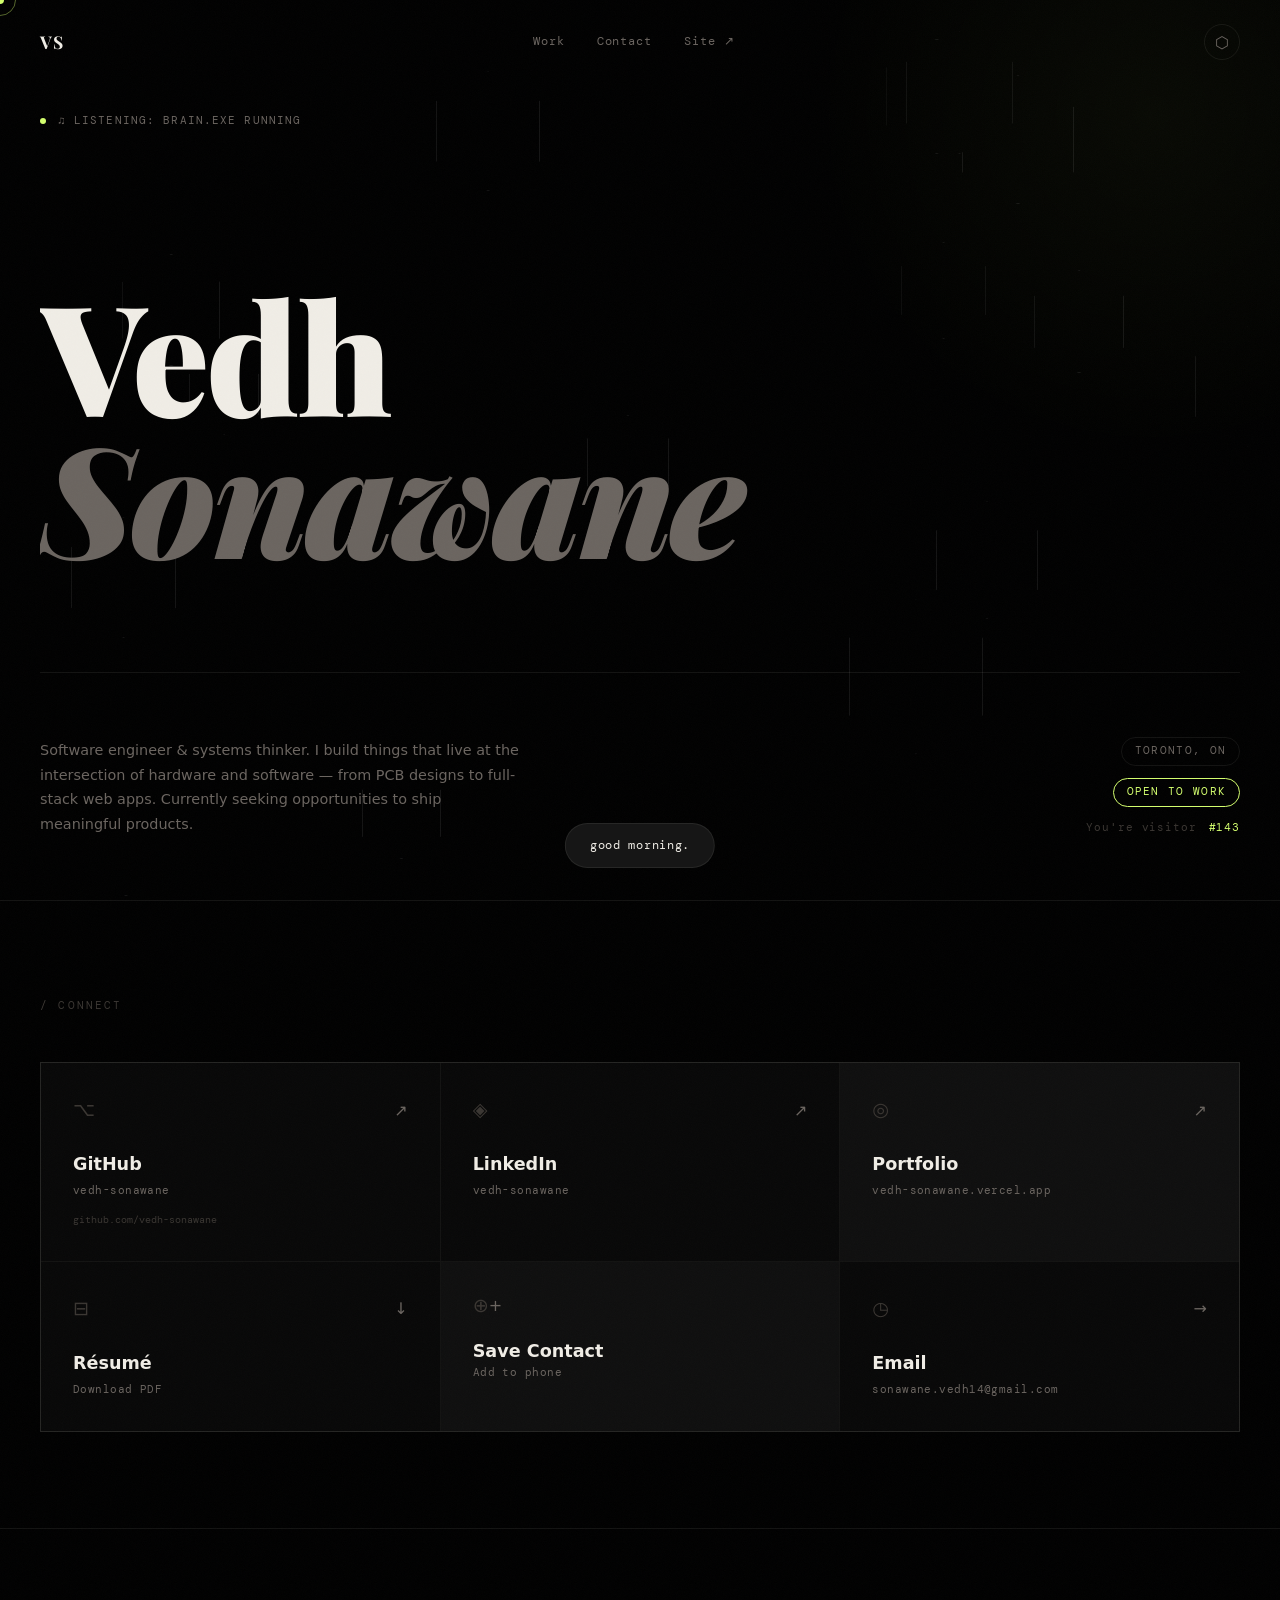
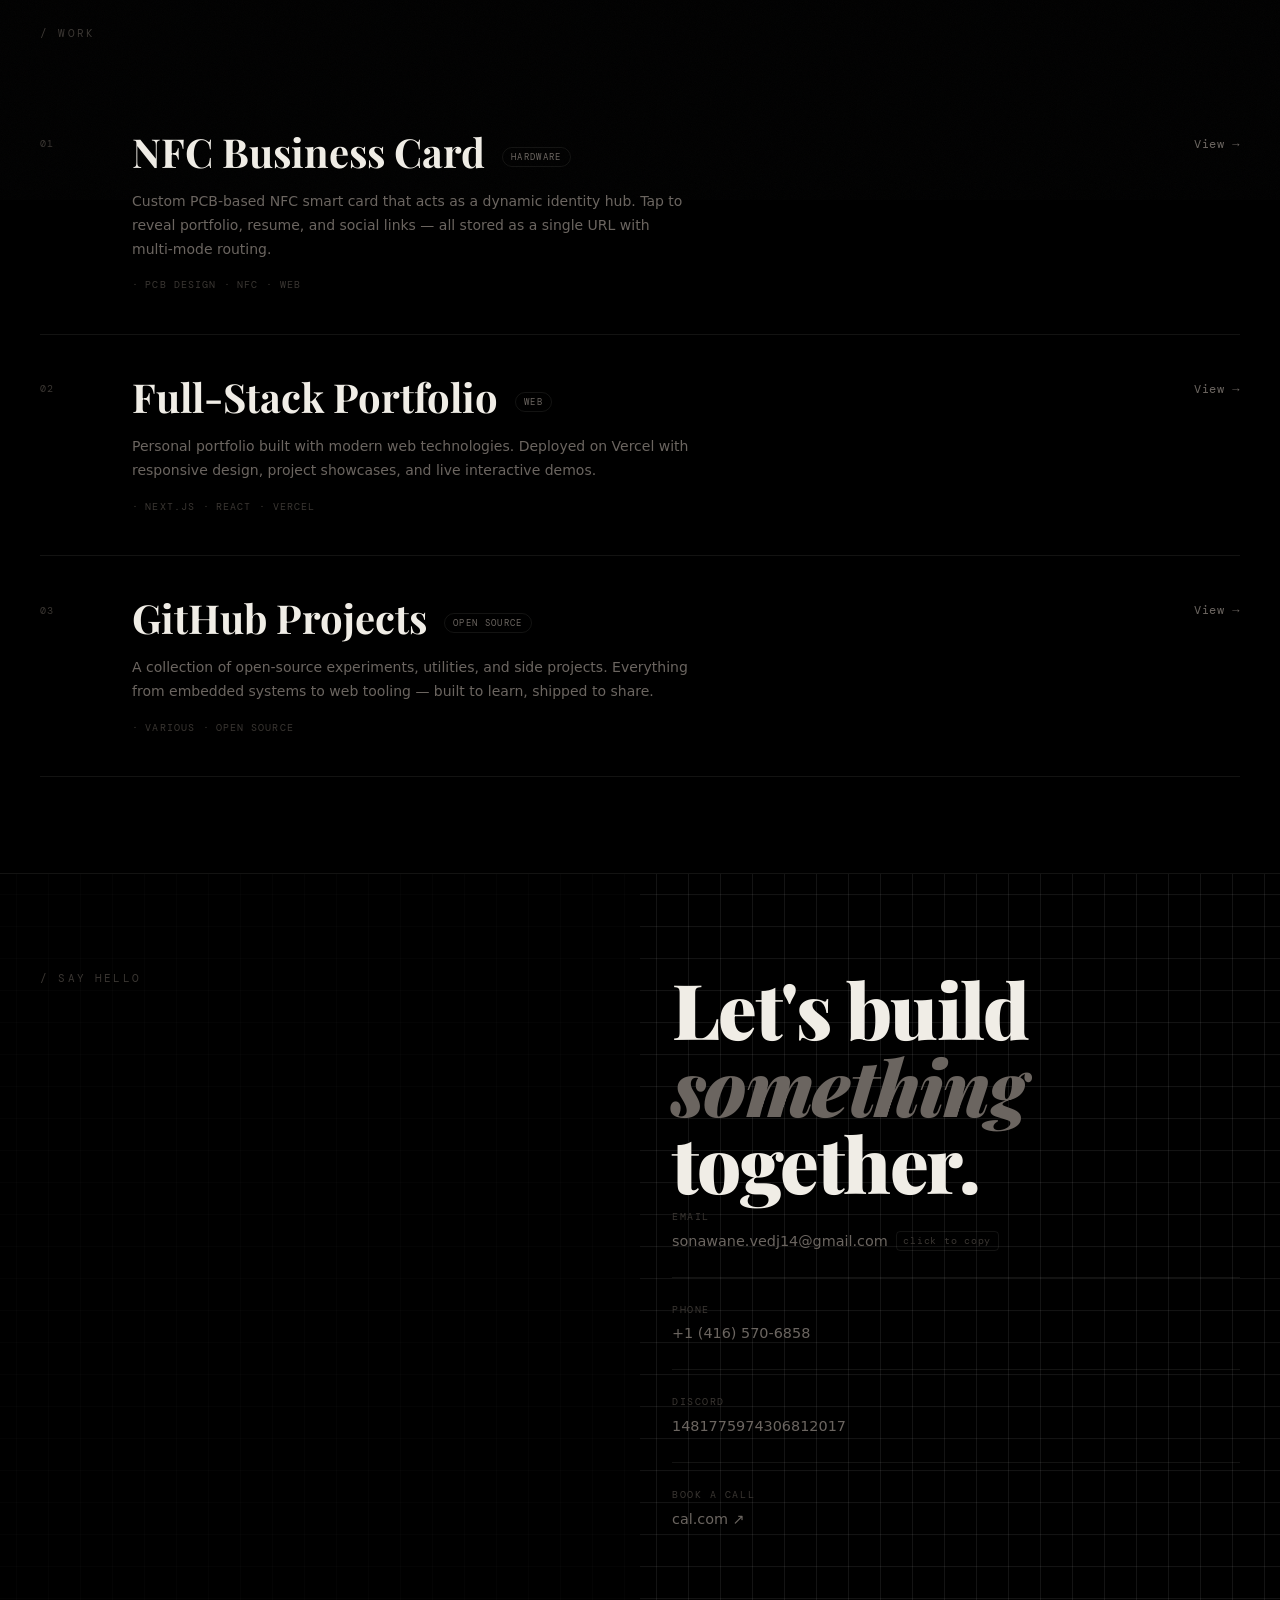
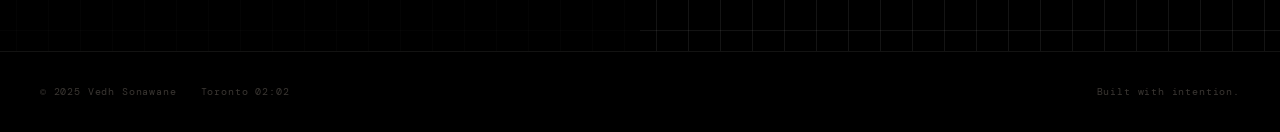
==== index.html @ a10b5d7a "Initial commit" ====
<!DOCTYPE html>
<html lang="en">
<head>
  <meta charset="UTF-8" />
  <meta name="viewport" content="width=device-width, initial-scale=1.0" />
  <title>Vedh Sonawane</title>
  <meta name="description" content="Vedh Sonawane — Software Engineer & Builder" />
  <link rel="preconnect" href="https://fonts.googleapis.com">
  <link rel="preconnect" href="https://fonts.gstatic.com" crossorigin>
  <link href="https://fonts.googleapis.com/css2?family=Playfair+Display:ital,wght@0,400;0,700;0,900;1,400;1,700&family=DM+Mono:ital,wght@0,300;0,400;0,500;1,300&family=Cabinet+Grotesk:wght@300;400;500;700;800;900&display=swap" rel="stylesheet">
  <link rel="stylesheet" href="css/style.css" />
</head>
<style>
  * {
  margin: 0;
  padding: 0;
  box-sizing: border-box;
}

body {
  min-height: 100vh;
  background: black;
}

</style>
<body>
  <!-- CURSOR -->
  <div class="cursor" id="cursor"></div>
  <div class="cursor-follower" id="cursorFollower"></div>

  <!-- NOISE OVERLAY -->
  <div class="noise"></div>

  <!-- NAV -->
  <nav class="nav" id="nav">
    <div class="nav-logo">VS</div>
    <div class="nav-links">
      <a href="#projects">Work</a>
      <a href="#contact">Contact</a>
      <a href="https://vedh-sonawane.vercel.app/" target="_blank">Site ↗</a>
    </div>
    <button class="secret-btn" id="secretBtn" title="Secret mode">⬡</button>
  </nav>

  <!-- HERO -->
  <section class="hero" id="hero">
    <div class="hero-eyebrow">
      <span class="dot-pulse"></span>
      <span id="spotifyWidget">Loading now playing...</span>
    </div>

      <h1 class="hero-name">
        <span class="line" data-text="Vedh">Vedh</span>
        <span class="line italic" data-text="Sonawane">Sonawane</span>
      </h1>
    </div>

    <div class="hero-footer">
      <div class="hero-bio">
        <p>Software engineer & systems thinker. I build things that live at the intersection of hardware and software — from PCB designs to full-stack web apps. Currently seeking opportunities to ship meaningful products.</p>
      </div>
      <div class="hero-meta">
        <span class="badge">Toronto, ON</span>
        <span class="badge available">Open to work</span>
        <div class="visitor-counter">
          <span class="counter-label">You're visitor</span>
          <span class="counter-num" id="visitorNum">#—</span>
        </div>
      </div>
    </div>

    <div class="scroll-hint">scroll ↓</div>
  </section>

  <!-- LINKS GRID -->
  <section class="links-section" id="links">
    <div class="section-label">/ connect</div>
    <div class="links-grid">
      <a href="https://github.com/vedh-sonawane" target="_blank" class="link-card" data-index="01">
        <div class="link-card-top">
          <span class="link-icon">⌥</span>
          <span class="link-arrow">↗</span>
        </div>
        <div class="link-card-body">
          <h3>GitHub</h3>
          <p>vedh-sonawane</p>
          <div class="github-stats" id="githubStats">
            <span class="stat">— repos</span>
            <span class="stat">— followers</span>
          </div>
        </div>
      </a>

      <a href="https://www.linkedin.com/in/vedh-sonawane-60a0753bb/" target="_blank" class="link-card" data-index="02">
        <div class="link-card-top">
          <span class="link-icon">◈</span>
          <span class="link-arrow">↗</span>
        </div>
        <div class="link-card-body">
          <h3>LinkedIn</h3>
          <p>vedh-sonawane</p>
        </div>
      </a>

      <a href="https://vedh-sonawane.vercel.app/" target="_blank" class="link-card featured" data-index="03">
        <div class="link-card-top">
          <span class="link-icon">◎</span>
          <span class="link-arrow">↗</span>
        </div>
        <div class="link-card-body">
          <h3>Portfolio</h3>
          <p>vedh-sonawane.vercel.app</p>
        </div>
      </a>

      <a href="Vedh_Sonawane_Resume(1).docx" target="_blank" class="link-card" data-index="04" id="resumeLink">
        <div class="link-card-top">
          <span class="link-icon">⊟</span>
          <span class="link-arrow">↓</span>
        </div>
        <div class="link-card-body">
          <h3>Résumé</h3>
          <p>Download PDF</p>
        </div>
      </a>

      <button class="link-card save-contact" data-index="05" id="saveContactBtn">
        <div class="link-card-top">
          <span class="link-icon">⊕</span>
          <span class="link-arrow">+</span>
        </div>
        <div class="link-card-body">
          <h3>Save Contact</h3>
          <p>Add to phone</p>
        </div>
      </button>

      <a href="mailto:sonawane.vedh14@gmail.com" class="link-card" data-index="06">
        <div class="link-card-top">
          <span class="link-icon">◷</span>
          <span class="link-arrow">→</span>
        </div>
        <div class="link-card-body">
          <h3>Email</h3>
          <p>sonawane.vedh14@gmail.com</p>
        </div>
      </a>
    </div>
  </section>

  <!-- PROJECTS -->
  <section class="projects-section" id="projects">
    <div class="section-label">/ work</div>
    <div class="projects-list">

      <div class="project-item" data-index="01">
        <div class="project-number">01</div>
        <div class="project-content">
          <h2 class="project-title">NFC Business Card <span class="project-tag">hardware</span></h2>
          <p class="project-desc">Custom PCB-based NFC smart card that acts as a dynamic identity hub. Tap to reveal portfolio, resume, and social links — all stored as a single URL with multi-mode routing.</p>
          <div class="project-stack">
            <span>PCB Design</span>
            <span>NFC</span>
            <span>Web</span>
          </div>
        </div>
        <div class="project-links">
          <a href="https://github.com/vedh-sonawane" target="_blank">View →</a>
        </div>
      </div>

      <div class="project-item" data-index="02">
        <div class="project-number">02</div>
        <div class="project-content">
          <h2 class="project-title">Full-Stack Portfolio <span class="project-tag">web</span></h2>
          <p class="project-desc">Personal portfolio built with modern web technologies. Deployed on Vercel with responsive design, project showcases, and live interactive demos.</p>
          <div class="project-stack">
            <span>Next.js</span>
            <span>React</span>
            <span>Vercel</span>
          </div>
        </div>
        <div class="project-links">
          <a href="https://vedh-sonawane.vercel.app/" target="_blank">View →</a>
        </div>
      </div>

      <div class="project-item" data-index="03">
        <div class="project-number">03</div>
        <div class="project-content">
          <h2 class="project-title">GitHub Projects <span class="project-tag">open source</span></h2>
          <p class="project-desc">A collection of open-source experiments, utilities, and side projects. Everything from embedded systems to web tooling — built to learn, shipped to share.</p>
          <div class="project-stack">
            <span>Various</span>
            <span>Open Source</span>
          </div>
        </div>
        <div class="project-links">
          <a href="https://github.com/vedh-sonawane" target="_blank">View →</a>
        </div>
      </div>

    </div>
  </section>

  <!-- CONTACT -->
  <section class="contact-section" id="contact">
    <div class="interactive-grid-container" id="contactGridContainer">
      <div class="grid-left-base"></div>
      <div class="grid-left-hover"></div>
      <div class="grid-right-static"></div>
      <div class="grid-lens"></div>
    </div>
    <div class="section-label">/ say hello</div>
    <div class="contact-content">
      <h2 class="contact-headline">
        Let's build<br/><em>something</em><br/>together.
      </h2>
      <div class="contact-details">
        <div class="contact-item" id="copyEmail">
          <span class="contact-key">Email</span>
          <span class="contact-val">sonawane.vedj14@gmail.com <span class="copy-hint">click to copy</span></span>
        </div>
        <div class="contact-item">
          <span class="contact-key">Phone</span>
          <a href="tel:4165706858" class="contact-val">+1 (416) 570-6858</a>
        </div>
        <div class="contact-item">
          <span class="contact-key">Discord</span>
          <span class="contact-val">1481775974306812017</span>
        </div>
        <div class="contact-item">
          <span class="contact-key">Book a call</span>
          <a href="https://cal.com" target="_blank" class="contact-val">cal.com ↗</a>
        </div>
      </div>
    </div>
  </section>

  <!-- FOOTER -->
  <footer class="footer">
    <div class="footer-left">
      <span>© 2025 Vedh Sonawane</span>
      <span class="footer-time" id="footerTime"></span>
    </div>
    <div class="footer-right">
      <span>Built with intention.</span>
    </div>
  </footer>

  <!-- SECRET MODE OVERLAY -->
  <div class="secret-overlay" id="secretOverlay">
    <button class="secret-close" id="secretClose">✕</button>
    <div class="secret-content">
      <div class="secret-header">
        <div class="secret-eye">◎</div>
        <h2>secret mode</h2>
        <p>you found it.</p>
      </div>
      <div class="easter-egg-game" id="easterEgg">
        <p class="game-label">type the konami code</p>
        <div class="konami-display" id="konamiDisplay">
          <span>↑</span><span>↑</span><span>↓</span><span>↓</span>
          <span>←</span><span>→</span><span>←</span><span>→</span>
          <span>B</span><span>A</span>
        </div>
        <div class="konami-progress" id="konamiProgress"></div>
        <div class="konami-reward" id="konamiReward" style="display:none">
          <div class="reward-text">🎉 Achievement Unlocked: Nerd Mode</div>
          <p>discord: 1481775974306812017</p>
          <p>Built this card from raw FR4 and solder. Respect.</p>
        </div>
      </div>
      <div class="secret-links">
        <a href="mailto:sonawane.vedj14@gmail.com">drop me a line →</a>
      </div>
    </div>
  </div>

  <!-- TOAST -->
  <div class="toast" id="toast"></div>

  <script src="js/app.js"></script>
  <script src="js/hexagons.js"></script>
</body>
</html>
---- css/style.css ----
/* ===========================
   VEDH SONAWANE — PORTFOLIO
   Editorial Dark Aesthetic
=========================== */

:root {
  --bg: #080808;
  --bg-2: #0f0f0f;
  --bg-3: #161616;
  --text: #f0ede6;
  --text-muted: #6b6560;
  --text-dim: #3a3632;
  --accent: #d4ff6e;
  --accent-2: #ff6b35;
  --accent-3: #6eb5ff;
  --border: rgba(240, 237, 230, 0.08);
  --border-hover: rgba(240, 237, 230, 0.18);

  --font-display: 'Playfair Display', Georgia, serif;
  --font-mono: 'DM Mono', 'Courier New', monospace;
  --font-body: 'Cabinet Grotesk', system-ui, sans-serif;

  --ease-out: cubic-bezier(0.16, 1, 0.3, 1);
  --ease-spring: cubic-bezier(0.34, 1.56, 0.64, 1);
}

*, *::before, *::after {
  margin: 0;
  padding: 0;
  box-sizing: border-box;
}

html {
  scroll-behavior: smooth;
  font-size: 16px;
}

body {
  background: var(--bg);
  color: var(--text);
  font-family: var(--font-body);
  font-size: 1rem;
  line-height: 1.6;
  overflow-x: hidden;
  cursor: none;
}

/* ===========================
   NOISE TEXTURE
=========================== */
.noise {
  position: fixed;
  inset: -200%;
  width: 400%;
  height: 400%;
  background-image: url("data:image/svg+xml,%3Csvg viewBox='0 0 256 256' xmlns='http://www.w3.org/2000/svg'%3E%3Cfilter id='noise'%3E%3CfeTurbulence type='fractalNoise' baseFrequency='0.9' numOctaves='4' stitchTiles='stitch'/%3E%3C/filter%3E%3Crect width='100%25' height='100%25' filter='url(%23noise)' opacity='1'/%3E%3C/svg%3E");
  background-size: 200px 200px;
  opacity: 0.025;
  pointer-events: none;
  z-index: 9999;
  animation: noiseShift 8s steps(2) infinite;
}

@keyframes noiseShift {
  0% { transform: translate(0, 0); }
  25% { transform: translate(-2%, -1%); }
  50% { transform: translate(1%, 2%); }
  75% { transform: translate(-1%, 1%); }
  100% { transform: translate(0, 0); }
}

/* ===========================
   CUSTOM CURSOR
=========================== */
.cursor {
  position: fixed;
  width: 8px;
  height: 8px;
  background: var(--accent);
  border-radius: 50%;
  pointer-events: none;
  z-index: 10000;
  transform: translate(-50%, -50%);
  transition: transform 0.1s var(--ease-out), width 0.3s var(--ease-spring), height 0.3s var(--ease-spring), background 0.3s;
  mix-blend-mode: difference;
}

.cursor-follower {
  position: fixed;
  width: 32px;
  height: 32px;
  border: 1px solid rgba(212, 255, 110, 0.4);
  border-radius: 50%;
  pointer-events: none;
  z-index: 9999;
  transform: translate(-50%, -50%);
  transition: left 0.15s var(--ease-out), top 0.15s var(--ease-out), width 0.3s var(--ease-spring), height 0.3s var(--ease-spring), opacity 0.3s;
}

body:has(a:hover, button:hover) .cursor {
  width: 16px;
  height: 16px;
}

body:has(a:hover, button:hover) .cursor-follower {
  width: 48px;
  height: 48px;
  border-color: rgba(212, 255, 110, 0.2);
}

/* ===========================
   NAV
=========================== */
.nav {
  position: fixed;
  top: 0;
  left: 0;
  right: 0;
  z-index: 1000;
  display: flex;
  align-items: center;
  justify-content: space-between;
  padding: 1.5rem 2.5rem;
  background: transparent;
  transition: background 0.4s, backdrop-filter 0.4s;
}

.nav.scrolled {
  background: rgba(8, 8, 8, 0.85);
  backdrop-filter: blur(20px);
  border-bottom: 1px solid var(--border);
}

.nav-logo {
  font-family: var(--font-display);
  font-size: 1.1rem;
  font-weight: 700;
  letter-spacing: 0.05em;
  color: var(--text);
}

.nav-links {
  display: flex;
  gap: 2rem;
  align-items: center;
}

.nav-links a {
  font-family: var(--font-mono);
  font-size: 0.75rem;
  color: var(--text-muted);
  text-decoration: none;
  letter-spacing: 0.08em;
  transition: color 0.2s;
}

.nav-links a:hover {
  color: var(--text);
}

.secret-btn {
  background: none;
  border: 1px solid var(--border);
  color: var(--text-muted);
  font-size: 1rem;
  width: 36px;
  height: 36px;
  border-radius: 50%;
  cursor: none;
  display: flex;
  align-items: center;
  justify-content: center;
  transition: all 0.3s var(--ease-spring);
}

.secret-btn:hover {
  border-color: var(--accent);
  color: var(--accent);
  transform: rotate(60deg);
}

/* ===========================
   HERO
=========================== */
.hero {
  min-height: 100vh;
  padding: 7rem 2.5rem 4rem;
  display: flex;
  flex-direction: column;
  justify-content: space-between;
  position: relative;
  overflow: hidden;
}

.hero::before {
  content: '';
  position: absolute;
  top: -30%;
  right: -20%;
  width: 60vw;
  height: 60vw;
  background: radial-gradient(circle, rgba(212, 255, 110, 0.04) 0%, transparent 70%);
  pointer-events: none;
}

.hero-eyebrow {
  display: flex;
  align-items: center;
  gap: 0.75rem;
  font-family: var(--font-mono);
  font-size: 0.7rem;
  color: var(--text-muted);
  letter-spacing: 0.1em;
  text-transform: uppercase;
  margin-bottom: 3rem;
}

.dot-pulse {
  width: 6px;
  height: 6px;
  background: var(--accent);
  border-radius: 50%;
  animation: pulse 2s ease-in-out infinite;
  flex-shrink: 0;
}

@keyframes pulse {
  0%, 100% { opacity: 1; transform: scale(1); }
  50% { opacity: 0.4; transform: scale(0.8); }
}

.hero-content {
  display: flex;
  align-items: flex-end;
  gap: 3rem;
  flex-wrap: wrap;
}

.hero-pfp {
  width: 120px;
  height: 120px;
  border-radius: 4px;
  overflow: hidden;
  border: 1px solid var(--border);
  flex-shrink: 0;
  position: relative;
  margin-bottom: 0.5rem;
}

.hero-pfp img {
  width: 100%;
  height: 100%;
  object-fit: cover;
  filter: grayscale(20%);
  transition: filter 0.4s;
}

.hero-pfp:hover img {
  filter: grayscale(0%);
}

.hero-pfp::after {
  content: '';
  position: absolute;
  inset: 0;
  border: 1px solid var(--accent);
  border-radius: 4px;
  opacity: 0;
  transform: translate(4px, 4px);
  transition: opacity 0.3s, transform 0.3s var(--ease-spring);
}

.hero-pfp:hover::after {
  opacity: 1;
}

.hero-name {
  font-family: var(--font-display);
  font-size: clamp(4rem, 12vw, 10rem);
  font-weight: 900;
  line-height: 0.92;
  letter-spacing: -0.02em;
  display: flex;
  flex-direction: column;
}

.hero-name .line {
  display: block;
  overflow: hidden;
  animation: slideUp 0.9s var(--ease-out) forwards;
  opacity: 0;
}

.hero-name .line:nth-child(1) { animation-delay: 0.1s; }
.hero-name .line:nth-child(2) { animation-delay: 0.25s; }

.hero-name .italic {
  font-style: italic;
  color: var(--text-muted);
}

@keyframes slideUp {
  from { transform: translateY(100%); opacity: 0; }
  to { transform: translateY(0); opacity: 1; }
}

.hero-footer {
  display: flex;
  justify-content: space-between;
  align-items: flex-end;
  gap: 2rem;
  flex-wrap: wrap;
  padding-top: 4rem;
  border-top: 1px solid var(--border);
}

.hero-bio {
  max-width: 480px;
}

.hero-bio p {
  font-size: 0.9rem;
  color: var(--text-muted);
  line-height: 1.7;
}

.hero-meta {
  display: flex;
  flex-direction: column;
  align-items: flex-end;
  gap: 0.75rem;
}

.badge {
  font-family: var(--font-mono);
  font-size: 0.68rem;
  letter-spacing: 0.12em;
  text-transform: uppercase;
  padding: 0.3rem 0.8rem;
  border: 1px solid var(--border);
  border-radius: 100px;
  color: var(--text-muted);
}

.badge.available {
  border-color: var(--accent);
  color: var(--accent);
  animation: glowPulse 3s ease-in-out infinite;
}

@keyframes glowPulse {
  0%, 100% { box-shadow: 0 0 0 0 rgba(212, 255, 110, 0); }
  50% { box-shadow: 0 0 12px 2px rgba(212, 255, 110, 0.15); }
}

.visitor-counter {
  font-family: var(--font-mono);
  font-size: 0.68rem;
  color: var(--text-dim);
  letter-spacing: 0.08em;
}

.counter-num {
  color: var(--accent);
  margin-left: 0.25rem;
}

.scroll-hint {
  position: absolute;
  bottom: 2rem;
  left: 50%;
  transform: translateX(-50%);
  font-family: var(--font-mono);
  font-size: 0.65rem;
  color: var(--text-dim);
  letter-spacing: 0.15em;
  text-transform: uppercase;
  animation: bounce 2s ease-in-out infinite;
}

@keyframes bounce {
  0%, 100% { transform: translateX(-50%) translateY(0); }
  50% { transform: translateX(-50%) translateY(6px); }
}

/* ===========================
   SECTION LABELS
=========================== */
.section-label {
  font-family: var(--font-mono);
  font-size: 0.68rem;
  letter-spacing: 0.2em;
  text-transform: uppercase;
  color: var(--text-dim);
  margin-bottom: 3rem;
}

/* ===========================
   LINKS GRID
=========================== */
.links-section {
  padding: 6rem 2.5rem;
  border-top: 1px solid var(--border);
}

.links-grid {
  display: grid;
  grid-template-columns: repeat(3, 1fr);
  gap: 1px;
  background: var(--border);
  border: 1px solid var(--border);
}

.link-card {
  background: var(--bg);
  padding: 2rem;
  text-decoration: none;
  color: var(--text);
  display: flex;
  flex-direction: column;
  gap: 1.5rem;
  transition: background 0.3s, transform 0.3s var(--ease-spring);
  position: relative;
  overflow: hidden;
  cursor: none;
  border: none;
  text-align: left;
  font-family: var(--font-body);
}

.link-card::before {
  content: '';
  position: absolute;
  inset: 0;
  background: var(--accent);
  opacity: 0;
  transform: translateY(100%);
  transition: opacity 0.3s, transform 0.4s var(--ease-out);
}

.link-card:hover::before {
  opacity: 0.03;
  transform: translateY(0);
}

.link-card:hover {
  background: var(--bg-3);
}

.link-card.featured {
  background: var(--bg-2);
}

.link-card-top {
  display: flex;
  justify-content: space-between;
  align-items: center;
}

.link-icon {
  font-size: 1.2rem;
  color: var(--text-dim);
}

.link-arrow {
  font-size: 1rem;
  color: var(--text-muted);
  transition: transform 0.3s var(--ease-spring), color 0.2s;
}

.link-card:hover .link-arrow {
  transform: translate(3px, -3px);
  color: var(--accent);
}

.link-card-body h3 {
  font-size: 1.1rem;
  font-weight: 700;
  margin-bottom: 0.25rem;
}

.link-card-body p {
  font-family: var(--font-mono);
  font-size: 0.7rem;
  color: var(--text-muted);
  letter-spacing: 0.04em;
}

.github-stats {
  display: flex;
  gap: 1rem;
  margin-top: 0.75rem;
}

.github-stats .stat {
  font-family: var(--font-mono);
  font-size: 0.65rem;
  color: var(--text-dim);
}

.save-contact {
  background: var(--bg-2);
}

/* ===========================
   PROJECTS
=========================== */
.projects-section {
  padding: 6rem 2.5rem;
  border-top: 1px solid var(--border);
}

.projects-list {
  display: flex;
  flex-direction: column;
}

.project-item {
  display: grid;
  grid-template-columns: 60px 1fr auto;
  gap: 2rem;
  padding: 2.5rem 0;
  border-bottom: 1px solid var(--border);
  align-items: start;
  cursor: none;
  transition: all 0.3s;
}

.project-item:hover {
  padding-left: 1rem;
}

.project-item:hover .project-title {
  color: var(--accent);
}

.project-number {
  font-family: var(--font-mono);
  font-size: 0.65rem;
  color: var(--text-dim);
  padding-top: 0.4rem;
  letter-spacing: 0.1em;
}

.project-title {
  font-family: var(--font-display);
  font-size: clamp(1.5rem, 4vw, 2.5rem);
  font-weight: 700;
  line-height: 1.1;
  margin-bottom: 1rem;
  transition: color 0.3s;
}

.project-tag {
  font-family: var(--font-mono);
  font-size: 0.55rem;
  font-weight: 400;
  font-style: normal;
  letter-spacing: 0.15em;
  text-transform: uppercase;
  color: var(--text-muted);
  border: 1px solid var(--border);
  padding: 0.2rem 0.5rem;
  border-radius: 100px;
  vertical-align: middle;
  margin-left: 0.5rem;
}

.project-desc {
  font-size: 0.875rem;
  color: var(--text-muted);
  line-height: 1.7;
  max-width: 560px;
  margin-bottom: 1rem;
}

.project-stack {
  display: flex;
  flex-wrap: wrap;
  gap: 0.5rem;
}

.project-stack span {
  font-family: var(--font-mono);
  font-size: 0.65rem;
  color: var(--text-dim);
  letter-spacing: 0.1em;
  text-transform: uppercase;
}

.project-stack span::before { content: '·'; margin-right: 0.4rem; }

.project-links a {
  font-family: var(--font-mono);
  font-size: 0.75rem;
  color: var(--text-muted);
  text-decoration: none;
  letter-spacing: 0.05em;
  transition: color 0.2s;
  white-space: nowrap;
}

.project-links a:hover {
  color: var(--accent);
}

/* ===========================
   CONTACT
=========================== */
.contact-section {
  padding: 6rem 2.5rem;
  border-top: 1px solid var(--border);
  display: grid;
  grid-template-columns: 1fr 1fr;
  gap: 4rem;
  align-items: start;
  position: relative;
}

.section-label, .contact-content {
  position: relative;
  z-index: 1;
}

/* Interactive Grid Container */
.interactive-grid-container {
  position: absolute;
  top: 0; bottom: 0; left: 0; right: 0;
  z-index: 0;
  pointer-events: none;
  overflow: hidden;
}

.interactive-grid-container > div {
  position: absolute;
  top: 0; bottom: 0; left: 0; right: 0;
  background-position: center;
}

/* Base extremely thin grid on left */
.grid-left-base {
  background-size: 32px 32px;
  background-image: 
    linear-gradient(rgba(255, 255, 255, 0.015) 1px, transparent 1px),
    linear-gradient(90deg, rgba(255, 255, 255, 0.015) 1px, transparent 1px);
  /* Fade from center to left slightly, but mostly cut off at 50% */
  mask-image: linear-gradient(to right, black 0%, black 50%, transparent 50%);
  -webkit-mask-image: linear-gradient(to right, black 0%, black 50%, transparent 50%);
}

/* Hover reveal grid on left */
.grid-left-hover {
  background-size: 32px 32px;
  background-image: 
    linear-gradient(rgba(255, 255, 255, 0.06) 1px, transparent 1px),
    linear-gradient(90deg, rgba(255, 255, 255, 0.06) 1px, transparent 1px);
  mask-image: linear-gradient(to right, black 0%, black 50%, transparent 50%);
  -webkit-mask-image: linear-gradient(to right, black 0%, black 50%, transparent 50%);
  opacity: 0;
  transition: opacity 0.5s ease;
}
.contact-section:hover .grid-left-hover {
  opacity: 1;
}

/* Right side static visible grid */
.grid-right-static {
  background-size: 32px 32px;
  background-image: 
    linear-gradient(rgba(255, 255, 255, 0.08) 1px, transparent 1px),
    linear-gradient(90deg, rgba(255, 255, 255, 0.08) 1px, transparent 1px);
  mask-image: linear-gradient(to right, transparent 50%, black 50%, black 100%);
  -webkit-mask-image: linear-gradient(to right, transparent 50%, black 50%, black 100%);
}

/* The Bending Lens Effect */
.grid-lens {
  background-size: 36px 36px; /* Slightly larger, causes the bending optical illusion */
  background-image: 
    linear-gradient(rgba(255, 255, 255, 0.12) 1px, transparent 1px),
    linear-gradient(90deg, rgba(255, 255, 255, 0.12) 1px, transparent 1px);
  /* Create a circle mask at the mouse position */
  mask-image: radial-gradient(circle 150px at var(--mouse-x, -200px) var(--mouse-y, -200px), black 0%, transparent 100%);
  -webkit-mask-image: radial-gradient(circle 150px at var(--mouse-x, -200px) var(--mouse-y, -200px), black 0%, transparent 100%);
  opacity: 0;
  transition: opacity 0.3s ease;
}
.contact-section:hover .grid-lens {
  opacity: 1;
}


.contact-headline {
  font-family: var(--font-display);
  font-size: clamp(2.5rem, 6vw, 5rem);
  font-weight: 900;
  line-height: 1;
  letter-spacing: -0.02em;
}

.contact-headline em {
  font-style: italic;
  color: var(--text-muted);
}

.contact-details {
  display: flex;
  flex-direction: column;
  gap: 1.5rem;
  padding-top: 0.5rem;
}

.contact-item {
  display: flex;
  flex-direction: column;
  gap: 0.25rem;
  padding-bottom: 1.5rem;
  border-bottom: 1px solid var(--border);
  cursor: none;
}

.contact-item:last-child {
  border-bottom: none;
}

.contact-key {
  font-family: var(--font-mono);
  font-size: 0.65rem;
  color: var(--text-dim);
  letter-spacing: 0.15em;
  text-transform: uppercase;
}

.contact-val {
  font-size: 0.9rem;
  color: var(--text-muted);
  text-decoration: none;
  transition: color 0.2s;
  display: flex;
  align-items: center;
  gap: 0.5rem;
}

.contact-val:hover {
  color: var(--text);
}

.copy-hint {
  font-family: var(--font-mono);
  font-size: 0.6rem;
  color: var(--text-dim);
  letter-spacing: 0.08em;
  border: 1px solid var(--border);
  padding: 0.1rem 0.4rem;
  border-radius: 4px;
  transition: all 0.2s;
}

.contact-item:hover .copy-hint {
  border-color: var(--accent);
  color: var(--accent);
}

/* ===========================
   FOOTER
=========================== */
.footer {
  padding: 2rem 2.5rem;
  border-top: 1px solid var(--border);
  display: flex;
  justify-content: space-between;
  align-items: center;
}

.footer-left,
.footer-right {
  font-family: var(--font-mono);
  font-size: 0.65rem;
  color: var(--text-dim);
  letter-spacing: 0.08em;
  display: flex;
  gap: 1.5rem;
  align-items: center;
}

/* ===========================
   SECRET OVERLAY
=========================== */
.secret-overlay {
  position: fixed;
  inset: 0;
  background: var(--bg);
  z-index: 9998;
  display: flex;
  align-items: center;
  justify-content: center;
  opacity: 0;
  pointer-events: none;
  transition: opacity 0.5s var(--ease-out);
}

.secret-overlay.active {
  opacity: 1;
  pointer-events: all;
}

.secret-close {
  position: absolute;
  top: 2rem;
  right: 2.5rem;
  background: none;
  border: 1px solid var(--border);
  color: var(--text-muted);
  width: 40px;
  height: 40px;
  border-radius: 50%;
  cursor: none;
  font-size: 0.875rem;
  transition: all 0.3s;
}

.secret-close:hover {
  border-color: var(--text);
  color: var(--text);
}

.secret-content {
  text-align: center;
  max-width: 480px;
  padding: 2rem;
}

.secret-header {
  margin-bottom: 3rem;
}

.secret-eye {
  font-size: 3rem;
  color: var(--accent);
  animation: spinSlow 8s linear infinite;
  display: block;
  margin-bottom: 1rem;
}

@keyframes spinSlow {
  from { transform: rotate(0deg); }
  to { transform: rotate(360deg); }
}

.secret-content h2 {
  font-family: var(--font-display);
  font-size: 3rem;
  font-weight: 900;
  font-style: italic;
  margin-bottom: 0.5rem;
}

.secret-content p {
  font-family: var(--font-mono);
  font-size: 0.75rem;
  color: var(--text-muted);
  letter-spacing: 0.1em;
}

.game-label {
  font-family: var(--font-mono);
  font-size: 0.7rem;
  color: var(--text-dim);
  letter-spacing: 0.15em;
  text-transform: uppercase;
  margin-bottom: 1.5rem;
}

.konami-display {
  display: flex;
  flex-wrap: wrap;
  justify-content: center;
  gap: 0.5rem;
  margin-bottom: 1.5rem;
}

.konami-display span {
  font-family: var(--font-mono);
  font-size: 0.75rem;
  width: 36px;
  height: 36px;
  border: 1px solid var(--border);
  border-radius: 6px;
  display: flex;
  align-items: center;
  justify-content: center;
  color: var(--text-dim);
  transition: all 0.2s;
}

.konami-display span.lit {
  border-color: var(--accent);
  color: var(--accent);
  background: rgba(212, 255, 110, 0.07);
}

.konami-reward {
  margin-top: 2rem;
  padding: 1.5rem;
  border: 1px solid var(--accent);
  border-radius: 8px;
  animation: fadeIn 0.5s var(--ease-out);
}

@keyframes fadeIn {
  from { opacity: 0; transform: scale(0.95); }
  to { opacity: 1; transform: scale(1); }
}

.reward-text {
  font-size: 1rem;
  font-weight: 700;
  margin-bottom: 0.75rem;
}

.secret-links {
  margin-top: 3rem;
}

.secret-links a {
  font-family: var(--font-mono);
  font-size: 0.8rem;
  color: var(--accent);
  text-decoration: none;
  letter-spacing: 0.08em;
  transition: opacity 0.2s;
}

.secret-links a:hover {
  opacity: 0.7;
}

/* ===========================
   TOAST
=========================== */
.toast {
  position: fixed;
  bottom: 2rem;
  left: 50%;
  transform: translateX(-50%) translateY(100px);
  background: var(--bg-3);
  border: 1px solid var(--border);
  color: var(--text);
  font-family: var(--font-mono);
  font-size: 0.75rem;
  letter-spacing: 0.06em;
  padding: 0.75rem 1.5rem;
  border-radius: 100px;
  transition: transform 0.4s var(--ease-spring), opacity 0.4s;
  opacity: 0;
  z-index: 10001;
  white-space: nowrap;
}

.toast.show {
  transform: translateX(-50%) translateY(0);
  opacity: 1;
}

/* ===========================
   SCROLL ANIMATIONS
=========================== */
.fade-up {
  opacity: 0;
  transform: translateY(30px);
  transition: opacity 0.7s var(--ease-out), transform 0.7s var(--ease-out);
}

.fade-up.in-view {
  opacity: 1;
  transform: translateY(0);
}

/* ===========================
   RESPONSIVE
=========================== */
@media (max-width: 900px) {
  .links-grid {
    grid-template-columns: repeat(2, 1fr);
  }

  .contact-section {
    grid-template-columns: 1fr;
    gap: 3rem;
  }

  .project-item {
    grid-template-columns: 40px 1fr;
  }

  .project-links {
    grid-column: 2;
  }
}

@media (max-width: 600px) {
  .nav {
    padding: 1.25rem 1.25rem;
  }

  .hero {
    padding: 6rem 1.25rem 3rem;
  }

  .hero-name {
    font-size: clamp(3rem, 18vw, 5rem);
  }

  .links-section,
  .projects-section,
  .contact-section {
    padding: 4rem 1.25rem;
  }

  .links-grid {
    grid-template-columns: 1fr;
  }

  .footer {
    flex-direction: column;
    gap: 0.75rem;
    text-align: center;
    padding: 1.5rem 1.25rem;
  }

  .hero-content {
    flex-direction: column;
    align-items: flex-start;
  }

  .hero-footer {
    flex-direction: column;
    align-items: flex-start;
  }

  .hero-meta {
    align-items: flex-start;
  }

  body {
    cursor: auto;
  }

  .cursor, .cursor-follower {
    display: none;
  }
}

/* ===========================
   SELECTION
=========================== */
::selection {
  background: var(--accent);
  color: var(--bg);
}

/* ===========================
   SCROLLBAR
=========================== */
::-webkit-scrollbar {
  width: 4px;
}

::-webkit-scrollbar-track {
  background: var(--bg);
}

::-webkit-scrollbar-thumb {
  background: var(--border-hover);
  border-radius: 2px;
}
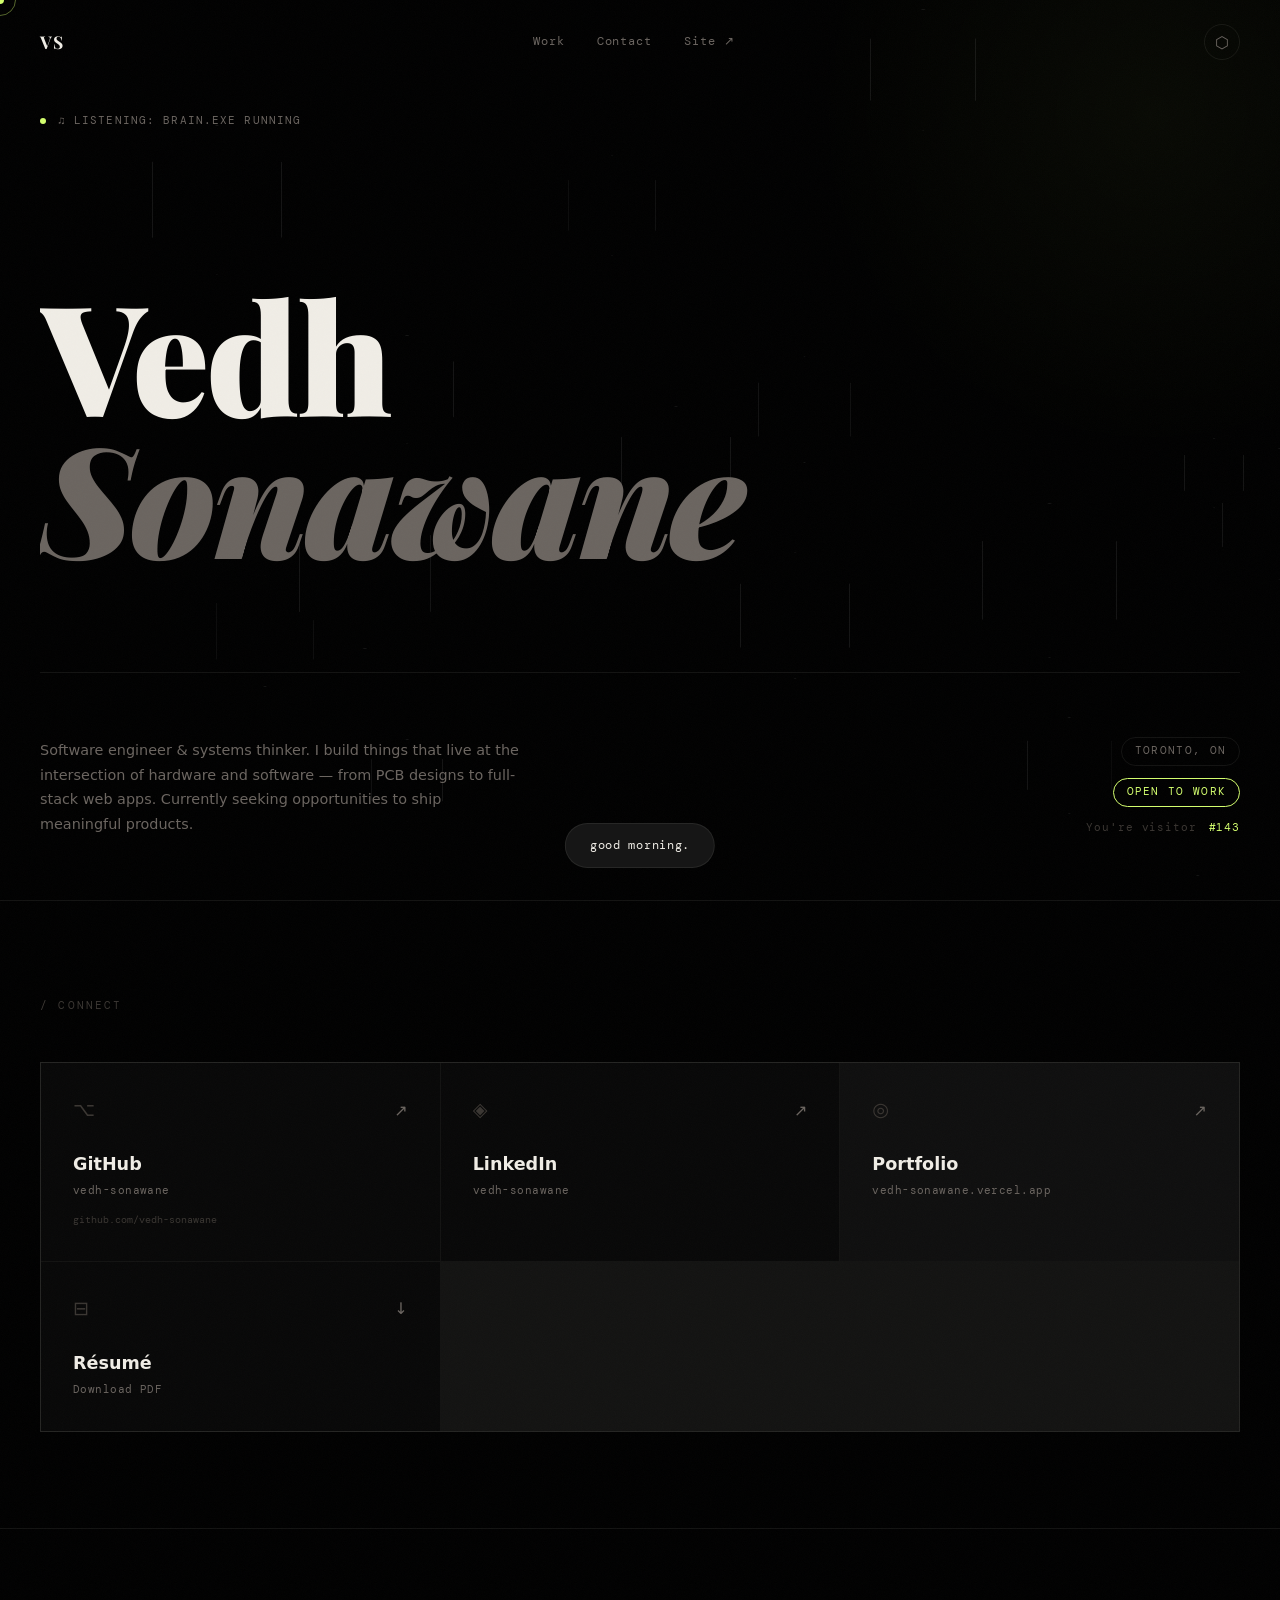
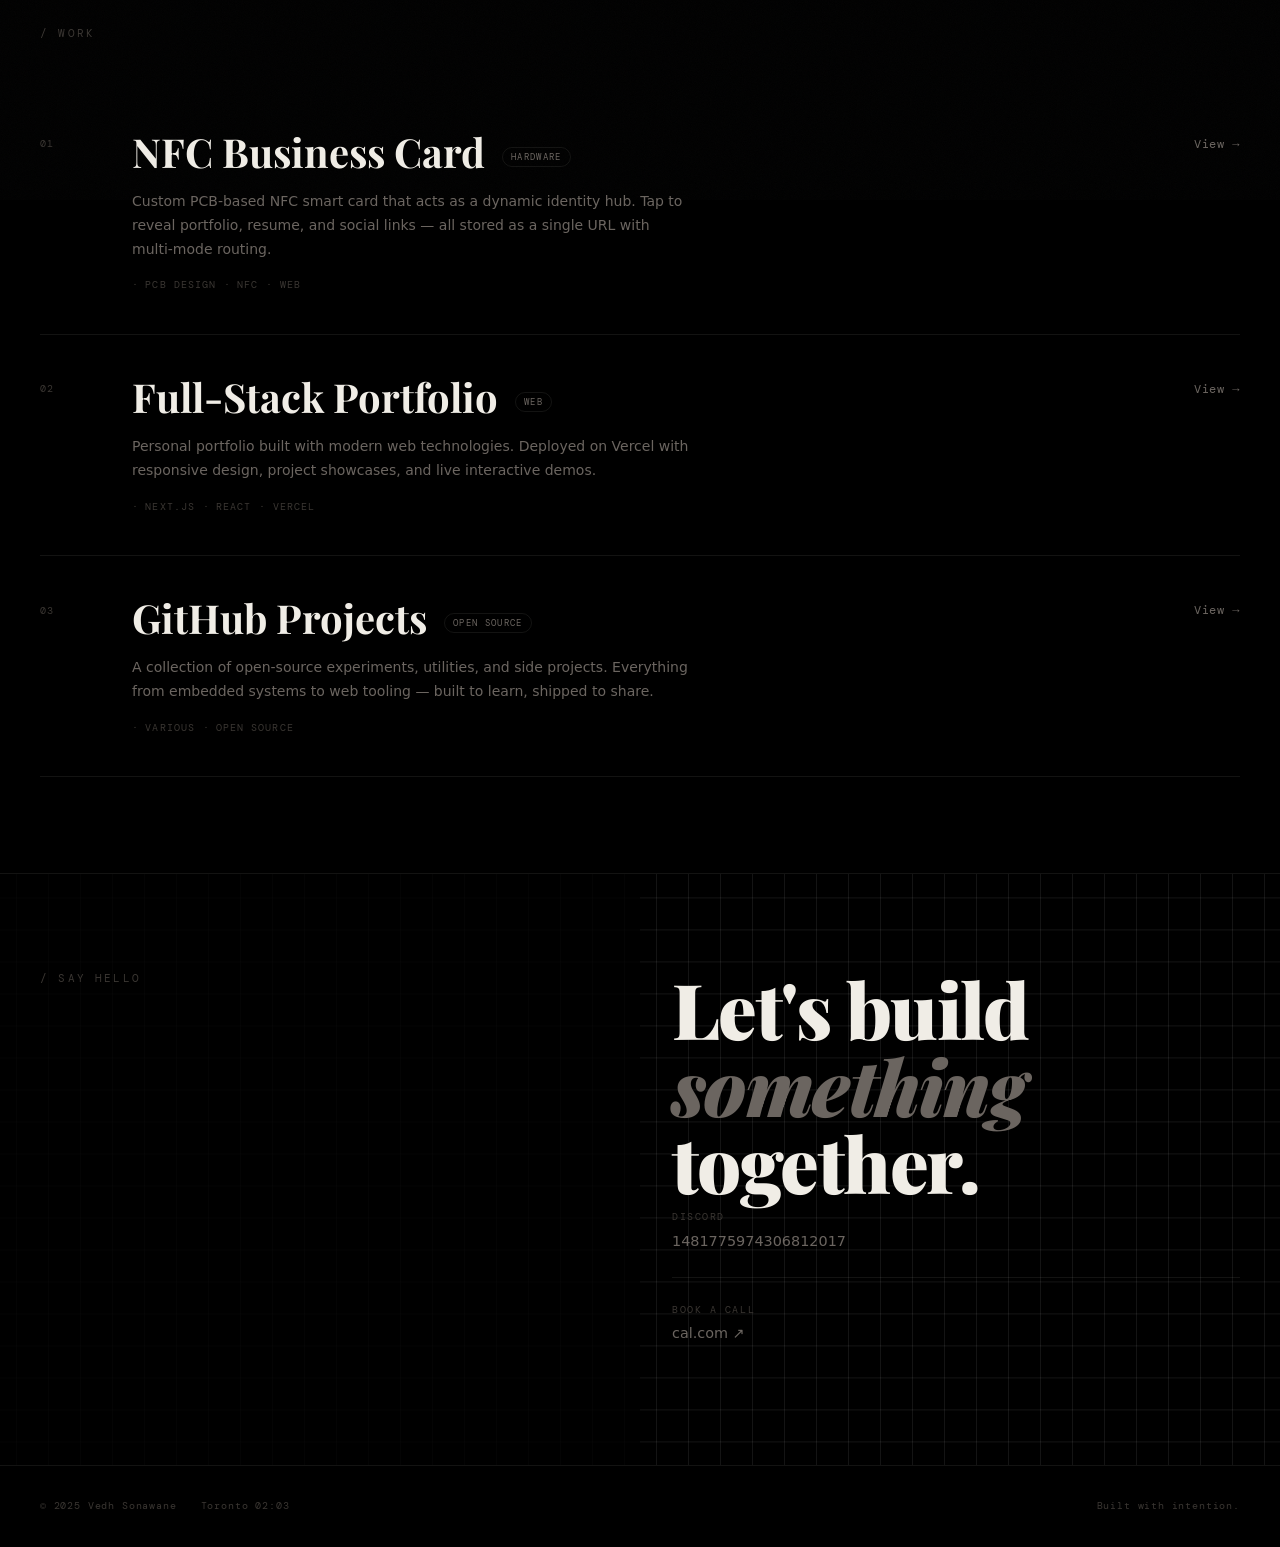
==== commit d17c62e6: "Fix" ====
--- a/index.html
+++ b/index.html
@@ -124,27 +124,7 @@
         </div>
       </a>
 
-      <button class="link-card save-contact" data-index="05" id="saveContactBtn">
-        <div class="link-card-top">
-          <span class="link-icon">⊕</span>
-          <span class="link-arrow">+</span>
-        </div>
-        <div class="link-card-body">
-          <h3>Save Contact</h3>
-          <p>Add to phone</p>
-        </div>
-      </button>
-
-      <a href="mailto:sonawane.vedh14@gmail.com" class="link-card" data-index="06">
-        <div class="link-card-top">
-          <span class="link-icon">◷</span>
-          <span class="link-arrow">→</span>
-        </div>
-        <div class="link-card-body">
-          <h3>Email</h3>
-          <p>sonawane.vedh14@gmail.com</p>
-        </div>
-      </a>
+
     </div>
   </section>
 
@@ -217,14 +197,7 @@
         Let's build<br/><em>something</em><br/>together.
       </h2>
       <div class="contact-details">
-        <div class="contact-item" id="copyEmail">
-          <span class="contact-key">Email</span>
-          <span class="contact-val">sonawane.vedj14@gmail.com <span class="copy-hint">click to copy</span></span>
-        </div>
-        <div class="contact-item">
-          <span class="contact-key">Phone</span>
-          <a href="tel:4165706858" class="contact-val">+1 (416) 570-6858</a>
-        </div>
+
         <div class="contact-item">
           <span class="contact-key">Discord</span>
           <span class="contact-val">1481775974306812017</span>
@@ -271,9 +244,7 @@
           <p>Built this card from raw FR4 and solder. Respect.</p>
         </div>
       </div>
-      <div class="secret-links">
-        <a href="mailto:sonawane.vedj14@gmail.com">drop me a line →</a>
-      </div>
+
     </div>
   </div>
 
